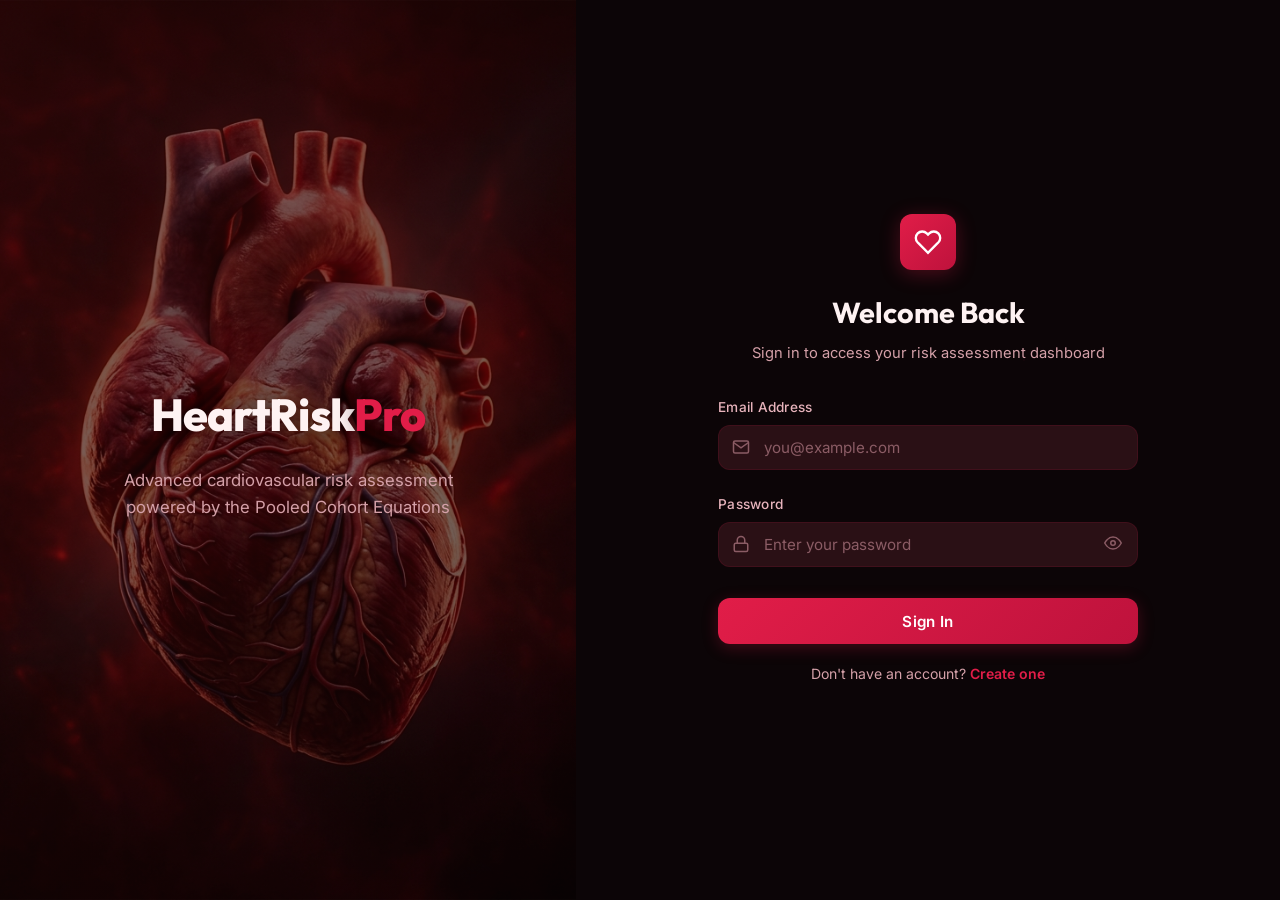
==== index.html @ a0cad728 "HeartRisk Pro - 10-Year ASCVD Risk Calculator with BMI" ====
<!DOCTYPE html>
<html lang="en">
<head>
    <meta charset="UTF-8">
    <meta name="viewport" content="width=device-width, initial-scale=1.0">
    <meta name="description" content="USA-specific 10-Year ASCVD Atherosclerotic Cardiovascular Disease Risk Calculator. Estimate your cardiovascular event probability using the Pooled Cohort Equations.">
    <meta name="keywords" content="ASCVD, cardiovascular risk, heart disease, risk calculator, pooled cohort equations">
    <title>HeartRisk Pro — 10-Year ASCVD Risk Calculator</title>
    <link rel="preconnect" href="https://fonts.googleapis.com">
    <link rel="preconnect" href="https://fonts.gstatic.com" crossorigin>
    <link href="https://fonts.googleapis.com/css2?family=Inter:wght@300;400;500;600;700;800;900&family=Outfit:wght@400;500;600;700;800&display=swap" rel="stylesheet">
    <link rel="stylesheet" href="style.css">
</head>
<body>
    <!-- ========== LOGIN PAGE ========== -->
    <section id="page-login" class="page active">
        <div class="auth-container">
            <div class="auth-image-panel">
                <img src="assets/heart_hero.png" alt="Anatomical heart illustration" class="auth-hero-img" id="login-hero-img">
                <div class="auth-image-overlay">
                    <h2 class="auth-brand">HeartRisk<span>Pro</span></h2>
                    <p class="auth-tagline">Advanced cardiovascular risk assessment powered by the Pooled Cohort Equations</p>
                </div>
            </div>
            <div class="auth-form-panel">
                <div class="auth-form-wrapper">
                    <div class="auth-header">
                        <div class="auth-icon pulse-icon">
                            <svg viewBox="0 0 24 24" fill="none" stroke="currentColor" stroke-width="2">
                                <path d="M20.84 4.61a5.5 5.5 0 0 0-7.78 0L12 5.67l-1.06-1.06a5.5 5.5 0 0 0-7.78 7.78l1.06 1.06L12 21.23l7.78-7.78 1.06-1.06a5.5 5.5 0 0 0 0-7.78z"/>
                            </svg>
                        </div>
                        <h1>Welcome Back</h1>
                        <p>Sign in to access your risk assessment dashboard</p>
                    </div>
                    <form id="login-form" class="auth-form" novalidate>
                        <div class="form-group">
                            <label for="login-email">Email Address</label>
                            <div class="input-wrapper">
                                <svg class="input-icon" viewBox="0 0 24 24" fill="none" stroke="currentColor" stroke-width="2"><path d="M4 4h16c1.1 0 2 .9 2 2v12c0 1.1-.9 2-2 2H4c-1.1 0-2-.9-2-2V6c0-1.1.9-2 2-2z"/><polyline points="22,6 12,13 2,6"/></svg>
                                <input type="email" id="login-email" placeholder="you@example.com" required autocomplete="email">
                            </div>
                            <span class="error-msg" id="login-email-error"></span>
                        </div>
                        <div class="form-group">
                            <label for="login-password">Password</label>
                            <div class="input-wrapper">
                                <svg class="input-icon" viewBox="0 0 24 24" fill="none" stroke="currentColor" stroke-width="2"><rect x="3" y="11" width="18" height="11" rx="2" ry="2"/><path d="M7 11V7a5 5 0 0 1 10 0v4"/></svg>
                                <input type="password" id="login-password" placeholder="Enter your password" required autocomplete="current-password">
                                <button type="button" class="toggle-password" aria-label="Toggle password visibility">
                                    <svg viewBox="0 0 24 24" fill="none" stroke="currentColor" stroke-width="2"><path d="M1 12s4-8 11-8 11 8 11 8-4 8-11 8-11-8-11-8z"/><circle cx="12" cy="12" r="3"/></svg>
                                </button>
                            </div>
                            <span class="error-msg" id="login-password-error"></span>
                        </div>
                        <button type="submit" class="btn-primary" id="login-submit-btn">
                            <span class="btn-text">Sign In</span>
                            <span class="btn-loader"></span>
                        </button>
                        <p class="auth-switch">Don't have an account? <a href="#" id="goto-signup">Create one</a></p>
                    </form>
                </div>
            </div>
        </div>
    </section>

    <!-- ========== SIGNUP PAGE ========== -->
    <section id="page-signup" class="page">
        <div class="auth-container">
            <div class="auth-image-panel">
                <img src="assets/heart_hero.png" alt="Anatomical heart illustration" class="auth-hero-img" id="signup-hero-img">
                <div class="auth-image-overlay">
                    <h2 class="auth-brand">HeartRisk<span>Pro</span></h2>
                    <p class="auth-tagline">Join thousands of healthcare professionals using evidence-based risk scoring</p>
                </div>
            </div>
            <div class="auth-form-panel">
                <div class="auth-form-wrapper">
                    <div class="auth-header">
                        <div class="auth-icon pulse-icon">
                            <svg viewBox="0 0 24 24" fill="none" stroke="currentColor" stroke-width="2">
                                <path d="M20.84 4.61a5.5 5.5 0 0 0-7.78 0L12 5.67l-1.06-1.06a5.5 5.5 0 0 0-7.78 7.78l1.06 1.06L12 21.23l7.78-7.78 1.06-1.06a5.5 5.5 0 0 0 0-7.78z"/>
                            </svg>
                        </div>
                        <h1>Create Account</h1>
                        <p>Start your cardiovascular risk assessment journey</p>
                    </div>
                    <form id="signup-form" class="auth-form" novalidate>
                        <div class="form-group">
                            <label for="signup-name">Full Name</label>
                            <div class="input-wrapper">
                                <svg class="input-icon" viewBox="0 0 24 24" fill="none" stroke="currentColor" stroke-width="2"><path d="M20 21v-2a4 4 0 0 0-4-4H8a4 4 0 0 0-4 4v2"/><circle cx="12" cy="7" r="4"/></svg>
                                <input type="text" id="signup-name" placeholder="Dr. Jane Smith" required autocomplete="name">
                            </div>
                            <span class="error-msg" id="signup-name-error"></span>
                        </div>
                        <div class="form-group">
                            <label for="signup-email">Email Address</label>
                            <div class="input-wrapper">
                                <svg class="input-icon" viewBox="0 0 24 24" fill="none" stroke="currentColor" stroke-width="2"><path d="M4 4h16c1.1 0 2 .9 2 2v12c0 1.1-.9 2-2 2H4c-1.1 0-2-.9-2-2V6c0-1.1.9-2 2-2z"/><polyline points="22,6 12,13 2,6"/></svg>
                                <input type="email" id="signup-email" placeholder="you@example.com" required autocomplete="email">
                            </div>
                            <span class="error-msg" id="signup-email-error"></span>
                        </div>
                        <div class="form-group">
                            <label for="signup-password">Password</label>
                            <div class="input-wrapper">
                                <svg class="input-icon" viewBox="0 0 24 24" fill="none" stroke="currentColor" stroke-width="2"><rect x="3" y="11" width="18" height="11" rx="2" ry="2"/><path d="M7 11V7a5 5 0 0 1 10 0v4"/></svg>
                                <input type="password" id="signup-password" placeholder="Min. 6 characters" required autocomplete="new-password">
                                <button type="button" class="toggle-password" aria-label="Toggle password visibility">
                                    <svg viewBox="0 0 24 24" fill="none" stroke="currentColor" stroke-width="2"><path d="M1 12s4-8 11-8 11 8 11 8-4 8-11 8-11-8-11-8z"/><circle cx="12" cy="12" r="3"/></svg>
                                </button>
                            </div>
                            <div class="password-strength" id="password-strength">
                                <div class="strength-bar"><div class="strength-fill" id="strength-fill"></div></div>
                                <span class="strength-text" id="strength-text"></span>
                            </div>
                            <span class="error-msg" id="signup-password-error"></span>
                        </div>
                        <div class="form-group">
                            <label for="signup-confirm">Confirm Password</label>
                            <div class="input-wrapper">
                                <svg class="input-icon" viewBox="0 0 24 24" fill="none" stroke="currentColor" stroke-width="2"><rect x="3" y="11" width="18" height="11" rx="2" ry="2"/><path d="M7 11V7a5 5 0 0 1 10 0v4"/></svg>
                                <input type="password" id="signup-confirm" placeholder="Re-enter password" required autocomplete="new-password">
                            </div>
                            <span class="error-msg" id="signup-confirm-error"></span>
                        </div>
                        <button type="submit" class="btn-primary" id="signup-submit-btn">
                            <span class="btn-text">Create Account</span>
                            <span class="btn-loader"></span>
                        </button>
                        <p class="auth-switch">Already have an account? <a href="#" id="goto-login">Sign in</a></p>
                    </form>
                </div>
            </div>
        </div>
    </section>

    <!-- ========== CALCULATOR PAGE ========== -->
    <section id="page-calculator" class="page">
        <nav class="top-nav">
            <div class="nav-brand">
                <div class="nav-icon pulse-icon-sm">
                    <svg viewBox="0 0 24 24" fill="none" stroke="currentColor" stroke-width="2">
                        <path d="M20.84 4.61a5.5 5.5 0 0 0-7.78 0L12 5.67l-1.06-1.06a5.5 5.5 0 0 0-7.78 7.78l1.06 1.06L12 21.23l7.78-7.78 1.06-1.06a5.5 5.5 0 0 0 0-7.78z"/>
                    </svg>
                </div>
                <span>HeartRisk<strong>Pro</strong></span>
            </div>
            <div class="nav-right">
                <span class="nav-user" id="nav-user-name"></span>
                <button class="btn-logout" id="logout-btn">
                    <svg viewBox="0 0 24 24" fill="none" stroke="currentColor" stroke-width="2"><path d="M9 21H5a2 2 0 0 1-2-2V5a2 2 0 0 1 2-2h4"/><polyline points="16 17 21 12 16 7"/><line x1="21" y1="12" x2="9" y2="12"/></svg>
                    Sign Out
                </button>
            </div>
        </nav>

        <main class="calc-main">
            <div class="calc-hero">
                <img src="assets/heart_hero.png" alt="Heart illustration" class="calc-hero-img" id="calc-hero-img">
                <div class="calc-hero-content">
                    <h1>10-Year ASCVD Risk Calculator</h1>
                    <p>Estimate the probability of a first atherosclerotic cardiovascular event using the ACC/AHA Pooled Cohort Equations</p>
                </div>
            </div>

            <div class="calc-body">
                <form id="calc-form" class="calc-form" novalidate>
                    <div class="form-section">
                        <h2 class="section-title">
                            <svg viewBox="0 0 24 24" fill="none" stroke="currentColor" stroke-width="2"><path d="M20 21v-2a4 4 0 0 0-4-4H8a4 4 0 0 0-4 4v2"/><circle cx="12" cy="7" r="4"/></svg>
                            Patient Demographics
                        </h2>
                        <div class="form-grid">
                            <div class="form-group">
                                <label for="calc-age">Age (years)</label>
                                <input type="number" id="calc-age" min="40" max="79" step="1" placeholder="40–79" required>
                                <span class="input-hint">Valid range: 40–79 years</span>
                                <span class="error-msg" id="calc-age-error"></span>
                            </div>
                            <div class="form-group">
                                <label>Biological Sex</label>
                                <div class="toggle-group" id="calc-sex-group">
                                    <button type="button" class="toggle-btn" data-value="male" id="toggle-male">
                                        <svg viewBox="0 0 24 24" fill="none" stroke="currentColor" stroke-width="2"><circle cx="10" cy="14" r="5"/><line x1="19" y1="5" x2="13.6" y2="10.4"/><polyline points="19 5 19 10"/><polyline points="14 5 19 5"/></svg>
                                        Male
                                    </button>
                                    <button type="button" class="toggle-btn" data-value="female" id="toggle-female">
                                        <svg viewBox="0 0 24 24" fill="none" stroke="currentColor" stroke-width="2"><circle cx="12" cy="8" r="5"/><line x1="12" y1="13" x2="12" y2="21"/><line x1="9" y1="18" x2="15" y2="18"/></svg>
                                        Female
                                    </button>
                                </div>
                                <span class="error-msg" id="calc-sex-error"></span>
                            </div>
                            <div class="form-group">
                                <label>Race / Demographic</label>
                                <div class="toggle-group" id="calc-race-group">
                                    <button type="button" class="toggle-btn" data-value="aa" id="toggle-aa">African American</button>
                                    <button type="button" class="toggle-btn" data-value="other" id="toggle-other-race">White</button>
                                </div>
                                <span class="error-msg" id="calc-race-error"></span>
                            </div>
                            <div class="form-group">
                                <label for="calc-height">Height (cm)</label>
                                <input type="number" id="calc-height" min="100" max="250" step="1" placeholder="e.g. 170">
                                <span class="input-hint">Range: 100–250 cm</span>
                                <span class="error-msg" id="calc-height-error"></span>
                            </div>
                            <div class="form-group">
                                <label for="calc-weight">Weight (kg)</label>
                                <input type="number" id="calc-weight" min="30" max="300" step="0.1" placeholder="e.g. 70">
                                <span class="input-hint">Range: 30–300 kg</span>
                                <span class="error-msg" id="calc-weight-error"></span>
                            </div>
                        </div>
                        <!-- BMI Live Result -->
                        <div id="bmi-result-card" class="bmi-result-card hidden">
                            <div class="bmi-result-inner">
                                <div class="bmi-info">
                                    <span class="bmi-title">Your BMI</span>
                                    <span class="bmi-number" id="bmi-value">—</span>
                                    <span class="bmi-category-label" id="bmi-label">—</span>
                                </div>
                                <div class="bmi-bar-wrapper">
                                    <div class="bmi-bar">
                                        <div class="bmi-bar-segment bmi-seg-underweight"></div>
                                        <div class="bmi-bar-segment bmi-seg-healthy"></div>
                                        <div class="bmi-bar-segment bmi-seg-overweight"></div>
                                        <div class="bmi-bar-segment bmi-seg-obese"></div>
                                        <div class="bmi-pointer" id="bmi-pointer"></div>
                                    </div>
                                    <div class="bmi-bar-labels">
                                        <span>&lt;18.5</span>
                                        <span>18.5–24.9</span>
                                        <span>25–29.9</span>
                                        <span>≥30</span>
                                    </div>
                                </div>
                            </div>
                        </div>
                    </div>

                    <div class="form-section">
                        <h2 class="section-title">
                            <svg viewBox="0 0 24 24" fill="none" stroke="currentColor" stroke-width="2"><path d="M22 12h-4l-3 9L9 3l-3 9H2"/></svg>
                            Clinical Measurements
                        </h2>
                        <div class="form-grid">
                            <div class="form-group">
                                <label for="calc-total-chol">Total Cholesterol (mmol/L)</label>
                                <input type="number" id="calc-total-chol" step="0.01" min="1" max="15" placeholder="e.g. 5.2" required>
                                <span class="input-hint">Typical range: 3.0–8.0 mmol/L</span>
                                <span class="error-msg" id="calc-total-chol-error"></span>
                            </div>
                            <div class="form-group">
                                <label for="calc-hdl">HDL Cholesterol (mmol/L)</label>
                                <input type="number" id="calc-hdl" step="0.01" min="0.3" max="5" placeholder="e.g. 1.3" required>
                                <span class="input-hint">Typical range: 0.5–3.0 mmol/L</span>
                                <span class="error-msg" id="calc-hdl-error"></span>
                            </div>
                            <div class="form-group">
                                <label for="calc-sbp">Systolic Blood Pressure (mmHg)</label>
                                <input type="number" id="calc-sbp" step="1" min="90" max="200" placeholder="e.g. 120" required>
                                <span class="input-hint">Valid range: 90–200 mmHg</span>
                                <span class="error-msg" id="calc-sbp-error"></span>
                            </div>
                        </div>
                    </div>

                    <div class="form-section">
                        <h2 class="section-title">
                            <svg viewBox="0 0 24 24" fill="none" stroke="currentColor" stroke-width="2"><path d="M9 11l3 3L22 4"/><path d="M21 12v7a2 2 0 0 1-2 2H5a2 2 0 0 1-2-2V5a2 2 0 0 1 2-2h11"/></svg>
                            Medical History
                        </h2>
                        <div class="form-grid toggles-grid">
                            <div class="form-group">
                                <label>On BP Medication?</label>
                                <div class="toggle-group" id="calc-bpmed-group">
                                    <button type="button" class="toggle-btn" data-value="yes" id="toggle-bpmed-yes">Yes</button>
                                    <button type="button" class="toggle-btn selected" data-value="no" id="toggle-bpmed-no">No</button>
                                </div>
                            </div>
                            <div class="form-group">
                                <label>Diabetes?</label>
                                <div class="toggle-group" id="calc-diabetes-group">
                                    <button type="button" class="toggle-btn" data-value="yes" id="toggle-diabetes-yes">Yes</button>
                                    <button type="button" class="toggle-btn selected" data-value="no" id="toggle-diabetes-no">No</button>
                                </div>
                            </div>
                            <div class="form-group">
                                <label>Current Smoker?</label>
                                <div class="toggle-group" id="calc-smoker-group">
                                    <button type="button" class="toggle-btn" data-value="yes" id="toggle-smoker-yes">Yes</button>
                                    <button type="button" class="toggle-btn selected" data-value="no" id="toggle-smoker-no">No</button>
                                </div>
                            </div>
                        </div>
                    </div>

                    <div class="form-actions">
                        <button type="reset" class="btn-secondary" id="calc-reset-btn">
                            <svg viewBox="0 0 24 24" fill="none" stroke="currentColor" stroke-width="2"><polyline points="1 4 1 10 7 10"/><path d="M3.51 15a9 9 0 1 0 2.13-9.36L1 10"/></svg>
                            Reset
                        </button>
                        <button type="submit" class="btn-primary btn-calculate" id="calc-submit-btn">
                            <svg viewBox="0 0 24 24" fill="none" stroke="currentColor" stroke-width="2"><path d="M22 12h-4l-3 9L9 3l-3 9H2"/></svg>
                            <span class="btn-text">Calculate Risk</span>
                            <span class="btn-loader"></span>
                        </button>
                    </div>
                </form>

                <!-- Result Card -->
                <div id="result-card" class="result-card hidden">
                    <div class="result-header">
                        <h2>Your 10-Year ASCVD Risk</h2>
                        <button type="button" class="result-close" id="result-close" aria-label="Close results">
                            <svg viewBox="0 0 24 24" fill="none" stroke="currentColor" stroke-width="2"><line x1="18" y1="6" x2="6" y2="18"/><line x1="6" y1="6" x2="18" y2="18"/></svg>
                        </button>
                    </div>
                    <div class="result-body">
                        <div class="result-gauge-container">
                            <svg class="result-gauge" viewBox="0 0 200 120" id="result-gauge">
                                <defs>
                                    <linearGradient id="gauge-gradient" x1="0%" y1="0%" x2="100%" y2="0%">
                                        <stop offset="0%" style="stop-color:#22c55e"/>
                                        <stop offset="25%" style="stop-color:#eab308"/>
                                        <stop offset="50%" style="stop-color:#f97316"/>
                                        <stop offset="100%" style="stop-color:#ef4444"/>
                                    </linearGradient>
                                </defs>
                                <path d="M 20 100 A 80 80 0 0 1 180 100" fill="none" stroke="rgba(255,255,255,0.1)" stroke-width="12" stroke-linecap="round"/>
                                <path d="M 20 100 A 80 80 0 0 1 180 100" fill="none" stroke="url(#gauge-gradient)" stroke-width="12" stroke-linecap="round" id="gauge-arc"/>
                                <circle cx="100" cy="100" r="4" fill="currentColor" id="gauge-needle-pivot"/>
                                <line x1="100" y1="100" x2="30" y2="100" stroke="currentColor" stroke-width="2.5" stroke-linecap="round" id="gauge-needle" transform="rotate(0, 100, 100)"/>
                            </svg>
                        </div>
                        <div class="result-percentage" id="result-percentage">0.0%</div>
                        <div class="result-category" id="result-category">—</div>
                        <p class="result-explanation" id="result-explanation"></p>
                        <div class="result-breakdown" id="result-breakdown"></div>
                    </div>
                </div>
            </div>
        </main>

        <footer class="calc-footer">
            <p>Based on the 2013 ACC/AHA Pooled Cohort Equations for primary prevention. For clinical use only.</p>
        </footer>
    </section>

    <script src="app.js"></script>
</body>
</html>
---- style.css ----
/* ============================================
   HeartRisk Pro — Global Design System
   Theme: Deep crimson / medical red
   ============================================ */

:root {
    /* Primary palette — reddish tones */
    --red-50: #fef2f2;
    --red-100: #fee2e2;
    --red-200: #fecaca;
    --red-300: #fca5a5;
    --red-400: #f87171;
    --red-500: #ef4444;
    --red-600: #dc2626;
    --red-700: #b91c1c;
    --red-800: #991b1b;
    --red-900: #7f1d1d;
    --red-950: #450a0a;

    /* Accent */
    --accent-crimson: #be123c;
    --accent-rose: #e11d48;
    --accent-pink: #ec4899;
    --accent-warm: #f97316;

    /* Risk colors */
    --risk-low: #22c55e;
    --risk-borderline: #eab308;
    --risk-intermediate: #f97316;
    --risk-high: #ef4444;

    /* Neutrals */
    --bg-dark: #0c0507;
    --bg-card: #1a0a0e;
    --bg-elevated: #2a1015;
    --bg-glass: rgba(40, 12, 18, 0.65);
    --bg-glass-border: rgba(190, 18, 60, 0.2);

    --text-primary: #fef2f2;
    --text-secondary: #d4a0a8;
    --text-muted: #8b5c65;
    --text-label: #e8b4bc;

    --border-subtle: rgba(190, 18, 60, 0.15);
    --border-focus: rgba(225, 29, 72, 0.6);

    /* Shadows */
    --shadow-sm: 0 1px 2px rgba(0,0,0,0.4);
    --shadow-md: 0 4px 12px rgba(0,0,0,0.4);
    --shadow-lg: 0 8px 32px rgba(0,0,0,0.5);
    --shadow-glow: 0 0 40px rgba(190, 18, 60, 0.15);
    --shadow-glow-strong: 0 0 60px rgba(190, 18, 60, 0.3);

    /* Typography */
    --font-sans: 'Inter', -apple-system, BlinkMacSystemFont, sans-serif;
    --font-display: 'Outfit', 'Inter', sans-serif;

    /* Transitions */
    --ease-out: cubic-bezier(0.25, 0.46, 0.45, 0.94);
    --ease-bounce: cubic-bezier(0.34, 1.56, 0.64, 1);

    /* Radius */
    --radius-sm: 8px;
    --radius-md: 12px;
    --radius-lg: 16px;
    --radius-xl: 24px;
    --radius-full: 9999px;
}

/* =================== RESET =================== */
*, *::before, *::after {
    margin: 0;
    padding: 0;
    box-sizing: border-box;
}

html {
    font-size: 16px;
    scroll-behavior: smooth;
    -webkit-font-smoothing: antialiased;
    -moz-osx-font-smoothing: grayscale;
}

body {
    font-family: var(--font-sans);
    background: var(--bg-dark);
    color: var(--text-primary);
    min-height: 100vh;
    overflow-x: hidden;
    line-height: 1.6;
}

/* Background ambient glow */
body::before {
    content: '';
    position: fixed;
    top: -50%;
    left: -50%;
    width: 200%;
    height: 200%;
    background: radial-gradient(circle at 30% 20%, rgba(190,18,60,0.08) 0%, transparent 50%),
                radial-gradient(circle at 70% 80%, rgba(139,92,101,0.06) 0%, transparent 50%);
    pointer-events: none;
    z-index: 0;
}

a { color: var(--accent-rose); text-decoration: none; transition: color 0.2s; }
a:hover { color: var(--red-400); }

button { cursor: pointer; font-family: inherit; }
input { font-family: inherit; }

/* =================== PAGES =================== */
.page {
    display: none;
    min-height: 100vh;
    position: relative;
    z-index: 1;
}
.page.active { display: block; }

/* Page transition animation */
.page.fade-in {
    animation: pageFadeIn 0.5s var(--ease-out) forwards;
}
@keyframes pageFadeIn {
    from { opacity: 0; transform: translateY(16px); }
    to { opacity: 1; transform: translateY(0); }
}

/* =================== AUTH PAGES =================== */
.auth-container {
    display: flex;
    min-height: 100vh;
}

.auth-image-panel {
    position: relative;
    width: 45%;
    min-height: 100vh;
    overflow: hidden;
    display: flex;
    align-items: center;
    justify-content: center;
    background: linear-gradient(135deg, var(--red-950), var(--bg-dark));
}

.auth-hero-img {
    position: absolute;
    inset: 0;
    width: 100%;
    height: 100%;
    object-fit: cover;
    opacity: 0.55;
    filter: brightness(0.7) saturate(1.2);
    transition: transform 12s ease;
}
.auth-image-panel:hover .auth-hero-img {
    transform: scale(1.05);
}

.auth-image-overlay {
    position: relative;
    z-index: 2;
    text-align: center;
    padding: 3rem;
}

.auth-brand {
    font-family: var(--font-display);
    font-size: 2.8rem;
    font-weight: 800;
    color: var(--text-primary);
    letter-spacing: -0.02em;
    text-shadow: 0 2px 20px rgba(0,0,0,0.5);
}
.auth-brand span {
    color: var(--accent-rose);
}

.auth-tagline {
    margin-top: 1rem;
    color: var(--text-secondary);
    font-size: 1.05rem;
    max-width: 340px;
    margin-left: auto;
    margin-right: auto;
    line-height: 1.6;
}

.auth-form-panel {
    flex: 1;
    display: flex;
    align-items: center;
    justify-content: center;
    padding: 2rem;
    background: var(--bg-dark);
}

.auth-form-wrapper {
    width: 100%;
    max-width: 420px;
}

.auth-header {
    text-align: center;
    margin-bottom: 2rem;
}

.auth-icon {
    width: 56px;
    height: 56px;
    margin: 0 auto 1.2rem;
    background: linear-gradient(135deg, var(--accent-rose), var(--accent-crimson));
    border-radius: var(--radius-md);
    display: flex;
    align-items: center;
    justify-content: center;
    color: white;
    box-shadow: 0 4px 20px rgba(225,29,72,0.3);
}
.auth-icon svg { width: 28px; height: 28px; }

.auth-header h1 {
    font-family: var(--font-display);
    font-size: 1.8rem;
    font-weight: 700;
    margin-bottom: 0.4rem;
}
.auth-header p {
    color: var(--text-secondary);
    font-size: 0.92rem;
}

/* =================== PULSE ANIMATION =================== */
.pulse-icon {
    animation: pulseGlow 2s ease-in-out infinite;
}
@keyframes pulseGlow {
    0%, 100% { box-shadow: 0 4px 20px rgba(225,29,72,0.3); }
    50% { box-shadow: 0 4px 30px rgba(225,29,72,0.5), 0 0 60px rgba(225,29,72,0.15); }
}

.pulse-icon-sm {
    animation: pulseGlowSm 2s ease-in-out infinite;
}
@keyframes pulseGlowSm {
    0%, 100% { filter: drop-shadow(0 0 4px rgba(225,29,72,0.4)); }
    50% { filter: drop-shadow(0 0 10px rgba(225,29,72,0.7)); }
}

/* =================== FORMS =================== */
.auth-form {
    display: flex;
    flex-direction: column;
    gap: 1.2rem;
}

.form-group {
    display: flex;
    flex-direction: column;
    gap: 0.35rem;
}
.form-group label {
    font-size: 0.85rem;
    font-weight: 500;
    color: var(--text-label);
    letter-spacing: 0.02em;
}

.input-wrapper {
    position: relative;
    display: flex;
    align-items: center;
}

.input-icon {
    position: absolute;
    left: 14px;
    width: 18px;
    height: 18px;
    color: var(--text-muted);
    pointer-events: none;
    transition: color 0.2s;
}

.input-wrapper input {
    width: 100%;
    padding: 0.75rem 1rem 0.75rem 2.8rem;
    background: var(--bg-elevated);
    border: 1.5px solid var(--border-subtle);
    border-radius: var(--radius-md);
    color: var(--text-primary);
    font-size: 0.95rem;
    transition: all 0.25s var(--ease-out);
    outline: none;
}
.input-wrapper input::placeholder { color: var(--text-muted); }
.input-wrapper input:focus {
    border-color: var(--border-focus);
    box-shadow: 0 0 0 3px rgba(225,29,72,0.15), var(--shadow-glow);
}
.input-wrapper input:focus ~ .input-icon,
.input-wrapper input:focus + .input-icon {
    color: var(--accent-rose);
}

.toggle-password {
    position: absolute;
    right: 12px;
    background: none;
    border: none;
    color: var(--text-muted);
    padding: 4px;
    transition: color 0.2s;
}
.toggle-password svg { width: 18px; height: 18px; }
.toggle-password:hover { color: var(--text-primary); }

.input-hint {
    font-size: 0.75rem;
    color: var(--text-muted);
    padding-left: 2px;
}

.error-msg {
    font-size: 0.78rem;
    color: var(--red-400);
    min-height: 0;
    transition: all 0.2s;
}
.error-msg.visible {
    min-height: 1.2em;
}

/* Password strength meter */
.password-strength {
    display: flex;
    align-items: center;
    gap: 0.6rem;
    padding-top: 2px;
}
.strength-bar {
    flex: 1;
    height: 4px;
    background: var(--bg-elevated);
    border-radius: var(--radius-full);
    overflow: hidden;
}
.strength-fill {
    height: 100%;
    width: 0%;
    border-radius: var(--radius-full);
    transition: width 0.3s, background 0.3s;
}
.strength-text {
    font-size: 0.72rem;
    font-weight: 500;
    color: var(--text-muted);
    min-width: 48px;
}

/* =================== BUTTONS =================== */
.btn-primary {
    display: flex;
    align-items: center;
    justify-content: center;
    gap: 0.5rem;
    padding: 0.85rem 1.6rem;
    background: linear-gradient(135deg, var(--accent-rose), var(--accent-crimson));
    color: white;
    border: none;
    border-radius: var(--radius-md);
    font-size: 0.95rem;
    font-weight: 600;
    letter-spacing: 0.02em;
    transition: all 0.3s var(--ease-out);
    box-shadow: 0 4px 16px rgba(225,29,72,0.25);
    position: relative;
    overflow: hidden;
    margin-top: 0.4rem;
}
.btn-primary::before {
    content: '';
    position: absolute;
    inset: 0;
    background: linear-gradient(135deg, rgba(255,255,255,0.1), transparent);
    opacity: 0;
    transition: opacity 0.3s;
}
.btn-primary:hover {
    transform: translateY(-1px);
    box-shadow: 0 6px 24px rgba(225,29,72,0.35);
}
.btn-primary:hover::before { opacity: 1; }
.btn-primary:active { transform: translateY(0); }

.btn-primary.loading .btn-text { opacity: 0; }
.btn-primary.loading .btn-loader { display: block; }

.btn-loader {
    display: none;
    width: 20px;
    height: 20px;
    border: 2.5px solid rgba(255,255,255,0.3);
    border-top-color: white;
    border-radius: 50%;
    animation: spin 0.7s linear infinite;
    position: absolute;
}
@keyframes spin { to { transform: rotate(360deg); } }

.btn-secondary {
    display: flex;
    align-items: center;
    justify-content: center;
    gap: 0.5rem;
    padding: 0.75rem 1.4rem;
    background: var(--bg-elevated);
    color: var(--text-secondary);
    border: 1.5px solid var(--border-subtle);
    border-radius: var(--radius-md);
    font-size: 0.9rem;
    font-weight: 500;
    transition: all 0.25s;
}
.btn-secondary svg { width: 16px; height: 16px; }
.btn-secondary:hover {
    background: var(--bg-glass);
    border-color: var(--border-focus);
    color: var(--text-primary);
}

.auth-switch {
    text-align: center;
    font-size: 0.88rem;
    color: var(--text-secondary);
}
.auth-switch a { font-weight: 600; }

/* =================== TOGGLE BUTTONS =================== */
.toggle-group {
    display: flex;
    gap: 0.5rem;
}
.toggle-btn {
    flex: 1;
    display: flex;
    align-items: center;
    justify-content: center;
    gap: 0.4rem;
    padding: 0.65rem 1rem;
    background: var(--bg-elevated);
    border: 1.5px solid var(--border-subtle);
    border-radius: var(--radius-md);
    color: var(--text-secondary);
    font-size: 0.88rem;
    font-weight: 500;
    transition: all 0.25s var(--ease-out);
}
.toggle-btn svg { width: 16px; height: 16px; }
.toggle-btn:hover {
    border-color: rgba(225,29,72,0.35);
    color: var(--text-primary);
}
.toggle-btn.selected {
    background: linear-gradient(135deg, rgba(225,29,72,0.2), rgba(190,18,60,0.15));
    border-color: var(--accent-rose);
    color: var(--text-primary);
    box-shadow: 0 0 12px rgba(225,29,72,0.15);
}

/* =================== TOP NAV =================== */
.top-nav {
    display: flex;
    align-items: center;
    justify-content: space-between;
    padding: 0.8rem 2rem;
    background: rgba(12,5,7,0.85);
    backdrop-filter: blur(16px);
    border-bottom: 1px solid var(--border-subtle);
    position: sticky;
    top: 0;
    z-index: 100;
}

.nav-brand {
    display: flex;
    align-items: center;
    gap: 0.6rem;
    font-family: var(--font-display);
    font-size: 1.15rem;
    color: var(--text-primary);
}
.nav-icon {
    width: 32px;
    height: 32px;
    display: flex;
    align-items: center;
    justify-content: center;
    color: var(--accent-rose);
}
.nav-icon svg { width: 22px; height: 22px; }
.nav-brand strong { color: var(--accent-rose); }

.nav-right {
    display: flex;
    align-items: center;
    gap: 1rem;
}
.nav-user {
    font-size: 0.88rem;
    color: var(--text-secondary);
    font-weight: 500;
}

.btn-logout {
    display: flex;
    align-items: center;
    gap: 0.4rem;
    padding: 0.5rem 1rem;
    background: transparent;
    border: 1.5px solid var(--border-subtle);
    border-radius: var(--radius-sm);
    color: var(--text-secondary);
    font-size: 0.82rem;
    font-weight: 500;
    transition: all 0.25s;
}
.btn-logout svg { width: 16px; height: 16px; }
.btn-logout:hover {
    border-color: var(--red-400);
    color: var(--red-400);
    background: rgba(239,68,68,0.08);
}

/* =================== CALC HERO =================== */
.calc-hero {
    position: relative;
    height: 260px;
    overflow: hidden;
    display: flex;
    align-items: center;
    justify-content: center;
}
.calc-hero-img {
    position: absolute;
    inset: 0;
    width: 100%;
    height: 100%;
    object-fit: cover;
    opacity: 0.3;
    filter: brightness(0.5) saturate(1.3);
}
.calc-hero::after {
    content: '';
    position: absolute;
    inset: 0;
    background: linear-gradient(to bottom, transparent 40%, var(--bg-dark) 100%);
}
.calc-hero-content {
    position: relative;
    z-index: 2;
    text-align: center;
    padding: 2rem;
}
.calc-hero-content h1 {
    font-family: var(--font-display);
    font-size: 2.2rem;
    font-weight: 800;
    letter-spacing: -0.02em;
    background: linear-gradient(135deg, var(--text-primary), var(--red-300));
    -webkit-background-clip: text;
    -webkit-text-fill-color: transparent;
    background-clip: text;
    margin-bottom: 0.6rem;
}
.calc-hero-content p {
    color: var(--text-secondary);
    font-size: 1rem;
    max-width: 520px;
    margin: 0 auto;
}

/* =================== CALC FORM =================== */
.calc-body {
    max-width: 780px;
    margin: -40px auto 2rem;
    padding: 0 1.5rem;
    position: relative;
    z-index: 3;
}

.calc-form {
    background: var(--bg-glass);
    backdrop-filter: blur(20px);
    border: 1px solid var(--bg-glass-border);
    border-radius: var(--radius-xl);
    padding: 2.5rem;
    box-shadow: var(--shadow-lg), var(--shadow-glow);
}

.form-section {
    margin-bottom: 2rem;
}
.form-section:last-of-type { margin-bottom: 0; }

.section-title {
    display: flex;
    align-items: center;
    gap: 0.6rem;
    font-family: var(--font-display);
    font-size: 1.1rem;
    font-weight: 600;
    color: var(--text-primary);
    margin-bottom: 1.2rem;
    padding-bottom: 0.8rem;
    border-bottom: 1px solid var(--border-subtle);
}
.section-title svg {
    width: 20px;
    height: 20px;
    color: var(--accent-rose);
}

.form-grid {
    display: grid;
    grid-template-columns: repeat(auto-fit, minmax(200px, 1fr));
    gap: 1.2rem;
}

.toggles-grid {
    grid-template-columns: repeat(3, 1fr);
}

/* Calculator-specific inputs (no icon prefix) */
.calc-form .form-group > input {
    width: 100%;
    padding: 0.75rem 1rem;
    background: var(--bg-elevated);
    border: 1.5px solid var(--border-subtle);
    border-radius: var(--radius-md);
    color: var(--text-primary);
    font-size: 0.95rem;
    transition: all 0.25s var(--ease-out);
    outline: none;
}
.calc-form .form-group > input::placeholder { color: var(--text-muted); }
.calc-form .form-group > input:focus {
    border-color: var(--border-focus);
    box-shadow: 0 0 0 3px rgba(225,29,72,0.15);
}

.form-actions {
    display: flex;
    gap: 1rem;
    margin-top: 2rem;
    justify-content: flex-end;
}

.btn-calculate {
    min-width: 200px;
}
.btn-calculate svg {
    width: 18px;
    height: 18px;
}

/* =================== RESULT CARD =================== */
.result-card {
    margin-top: 2rem;
    background: var(--bg-glass);
    backdrop-filter: blur(20px);
    border: 1px solid var(--bg-glass-border);
    border-radius: var(--radius-xl);
    overflow: hidden;
    box-shadow: var(--shadow-lg), var(--shadow-glow-strong);
    animation: resultSlideIn 0.6s var(--ease-bounce) forwards;
}
.result-card.hidden {
    display: none;
}

@keyframes resultSlideIn {
    from { opacity: 0; transform: translateY(30px) scale(0.97); }
    to { opacity: 1; transform: translateY(0) scale(1); }
}

.result-header {
    display: flex;
    align-items: center;
    justify-content: space-between;
    padding: 1.2rem 2rem;
    border-bottom: 1px solid var(--border-subtle);
}
.result-header h2 {
    font-family: var(--font-display);
    font-size: 1.2rem;
    font-weight: 600;
}

.result-close {
    background: none;
    border: none;
    color: var(--text-muted);
    padding: 4px;
    border-radius: var(--radius-sm);
    transition: all 0.2s;
}
.result-close svg { width: 20px; height: 20px; }
.result-close:hover {
    color: var(--text-primary);
    background: rgba(255,255,255,0.05);
}

.result-body {
    padding: 2rem;
    text-align: center;
}

.result-gauge-container {
    width: 220px;
    margin: 0 auto 1rem;
}
.result-gauge {
    width: 100%;
    height: auto;
    color: var(--text-primary);
}

.result-percentage {
    font-family: var(--font-display);
    font-size: 3.6rem;
    font-weight: 800;
    letter-spacing: -0.03em;
    line-height: 1;
    margin-bottom: 0.5rem;
    transition: color 0.3s;
}

.result-category {
    display: inline-block;
    padding: 0.4rem 1.2rem;
    border-radius: var(--radius-full);
    font-size: 0.88rem;
    font-weight: 600;
    letter-spacing: 0.04em;
    text-transform: uppercase;
    margin-bottom: 1.2rem;
}
.result-category.low {
    background: rgba(34,197,94,0.15);
    color: var(--risk-low);
    border: 1px solid rgba(34,197,94,0.3);
}
.result-category.borderline {
    background: rgba(234,179,8,0.15);
    color: var(--risk-borderline);
    border: 1px solid rgba(234,179,8,0.3);
}
.result-category.intermediate {
    background: rgba(249,115,22,0.15);
    color: var(--risk-intermediate);
    border: 1px solid rgba(249,115,22,0.3);
}
.result-category.high {
    background: rgba(239,68,68,0.15);
    color: var(--risk-high);
    border: 1px solid rgba(239,68,68,0.3);
}

.result-explanation {
    color: var(--text-secondary);
    font-size: 0.92rem;
    max-width: 480px;
    margin: 0 auto 1.5rem;
    line-height: 1.65;
}

.result-breakdown {
    display: grid;
    grid-template-columns: repeat(auto-fit, minmax(140px, 1fr));
    gap: 0.8rem;
    margin-top: 0.5rem;
}

.breakdown-item {
    background: var(--bg-elevated);
    border: 1px solid var(--border-subtle);
    border-radius: var(--radius-md);
    padding: 0.8rem;
    text-align: center;
}
.breakdown-label {
    font-size: 0.72rem;
    color: var(--text-muted);
    text-transform: uppercase;
    letter-spacing: 0.06em;
    margin-bottom: 0.3rem;
}
.breakdown-value {
    font-family: var(--font-display);
    font-size: 1rem;
    font-weight: 600;
    color: var(--text-primary);
}
/* =================== BMI RESULT CARD =================== */
.bmi-result-card {
    margin-top: 1.2rem;
    background: var(--bg-elevated);
    border: 1px solid var(--border-subtle);
    border-radius: var(--radius-lg);
    padding: 1.2rem 1.5rem;
    animation: resultSlideIn 0.4s var(--ease-bounce) forwards;
}
.bmi-result-card.hidden {
    display: none;
}

.bmi-result-inner {
    display: flex;
    align-items: center;
    gap: 1.5rem;
}

.bmi-info {
    display: flex;
    flex-direction: column;
    align-items: center;
    min-width: 100px;
}

.bmi-title {
    font-size: 0.72rem;
    text-transform: uppercase;
    letter-spacing: 0.06em;
    color: var(--text-muted);
    margin-bottom: 0.2rem;
}

.bmi-number {
    font-family: var(--font-display);
    font-size: 2rem;
    font-weight: 800;
    line-height: 1.1;
    transition: color 0.3s;
}

.bmi-category-label {
    font-size: 0.75rem;
    font-weight: 600;
    padding: 0.2rem 0.7rem;
    border-radius: var(--radius-full);
    margin-top: 0.3rem;
    text-transform: uppercase;
    letter-spacing: 0.04em;
}
.bmi-category-label.bmi-underweight {
    background: rgba(59,130,246,0.15);
    color: #3b82f6;
    border: 1px solid rgba(59,130,246,0.3);
}
.bmi-category-label.bmi-healthy {
    background: rgba(34,197,94,0.15);
    color: #22c55e;
    border: 1px solid rgba(34,197,94,0.3);
}
.bmi-category-label.bmi-overweight {
    background: rgba(249,115,22,0.15);
    color: #f97316;
    border: 1px solid rgba(249,115,22,0.3);
}
.bmi-category-label.bmi-obese {
    background: rgba(239,68,68,0.15);
    color: #ef4444;
    border: 1px solid rgba(239,68,68,0.3);
}

.bmi-bar-wrapper {
    flex: 1;
}

.bmi-bar {
    display: flex;
    height: 10px;
    border-radius: var(--radius-full);
    overflow: visible;
    position: relative;
}

.bmi-bar-segment {
    height: 100%;
    border-radius: 0;
}
.bmi-bar-segment:first-child { border-radius: 5px 0 0 5px; }
.bmi-bar-segment:last-of-type { border-radius: 0 5px 5px 0; }

.bmi-seg-underweight {
    width: 24.3%;
    background: linear-gradient(90deg, #3b82f6, #60a5fa);
}
.bmi-seg-healthy {
    width: 18.6%;
    background: linear-gradient(90deg, #22c55e, #4ade80);
}
.bmi-seg-overweight {
    width: 14.3%;
    background: linear-gradient(90deg, #f97316, #fb923c);
}
.bmi-seg-obese {
    flex: 1;
    background: linear-gradient(90deg, #ef4444, #f87171);
}

.bmi-pointer {
    position: absolute;
    top: -6px;
    width: 3px;
    height: 22px;
    background: var(--text-primary);
    border-radius: 2px;
    transition: left 0.5s var(--ease-bounce);
    box-shadow: 0 0 8px rgba(255,255,255,0.4);
    transform: translateX(-50%);
}

.bmi-bar-labels {
    display: flex;
    justify-content: space-between;
    margin-top: 0.4rem;
    font-size: 0.65rem;
    color: var(--text-muted);
}

@media (max-width: 600px) {
    .bmi-result-inner {
        flex-direction: column;
        text-align: center;
    }
}

/* =================== FOOTER =================== */
.calc-footer {
    text-align: center;
    padding: 1.5rem 2rem;
    border-top: 1px solid var(--border-subtle);
    color: var(--text-muted);
    font-size: 0.78rem;
}

/* =================== RESPONSIVE =================== */
@media (max-width: 900px) {
    .auth-container { flex-direction: column; }
    .auth-image-panel {
        width: 100%;
        min-height: 240px;
        max-height: 300px;
    }
    .auth-brand { font-size: 2rem; }
    .auth-tagline { font-size: 0.9rem; }

    .toggles-grid {
        grid-template-columns: 1fr;
    }
}

@media (max-width: 600px) {
    .calc-form { padding: 1.5rem; }
    .calc-hero { height: 200px; }
    .calc-hero-content h1 { font-size: 1.6rem; }
    .result-percentage { font-size: 2.8rem; }
    .form-grid { grid-template-columns: 1fr; }
    .form-actions { flex-direction: column; }
    .top-nav { padding: 0.6rem 1rem; }
    .nav-user { display: none; }
    .auth-form-panel { padding: 1.5rem; }
}

/* =================== TOAST =================== */
.toast {
    position: fixed;
    bottom: 2rem;
    left: 50%;
    transform: translateX(-50%) translateY(100px);
    padding: 0.8rem 1.5rem;
    background: var(--bg-elevated);
    border: 1px solid var(--border-subtle);
    border-radius: var(--radius-md);
    color: var(--text-primary);
    font-size: 0.88rem;
    font-weight: 500;
    box-shadow: var(--shadow-lg);
    z-index: 1000;
    opacity: 0;
    transition: all 0.4s var(--ease-bounce);
    pointer-events: none;
}
.toast.show {
    opacity: 1;
    transform: translateX(-50%) translateY(0);
}
.toast.error {
    border-color: var(--red-400);
    background: rgba(127,29,29,0.85);
}
.toast.success {
    border-color: var(--risk-low);
    background: rgba(5,46,22,0.85);
}

/* =================== MISC ANIMATIONS =================== */
@keyframes heartbeat {
    0%, 100% { transform: scale(1); }
    14% { transform: scale(1.15); }
    28% { transform: scale(1); }
    42% { transform: scale(1.08); }
    56% { transform: scale(1); }
}

/* Gauge SVG */
#gauge-needle {
    transition: transform 1.2s cubic-bezier(0.34, 1.56, 0.64, 1);
    transform-origin: 100px 100px;
}

/* Number count animation class */
.counting {
    animation: countPulse 0.1s ease-in-out;
}
@keyframes countPulse {
    0% { transform: scale(1.02); }
    100% { transform: scale(1); }
}

/* Floating particles ambient effect */
.page.active::after {
    content: '';
    position: fixed;
    top: 0;
    left: 0;
    right: 0;
    bottom: 0;
    background-image: 
        radial-gradient(1px 1px at 20% 30%, rgba(190,18,60,0.15), transparent),
        radial-gradient(1px 1px at 40% 70%, rgba(190,18,60,0.1), transparent),
        radial-gradient(1px 1px at 80% 40%, rgba(190,18,60,0.12), transparent);
    pointer-events: none;
    z-index: 0;
}
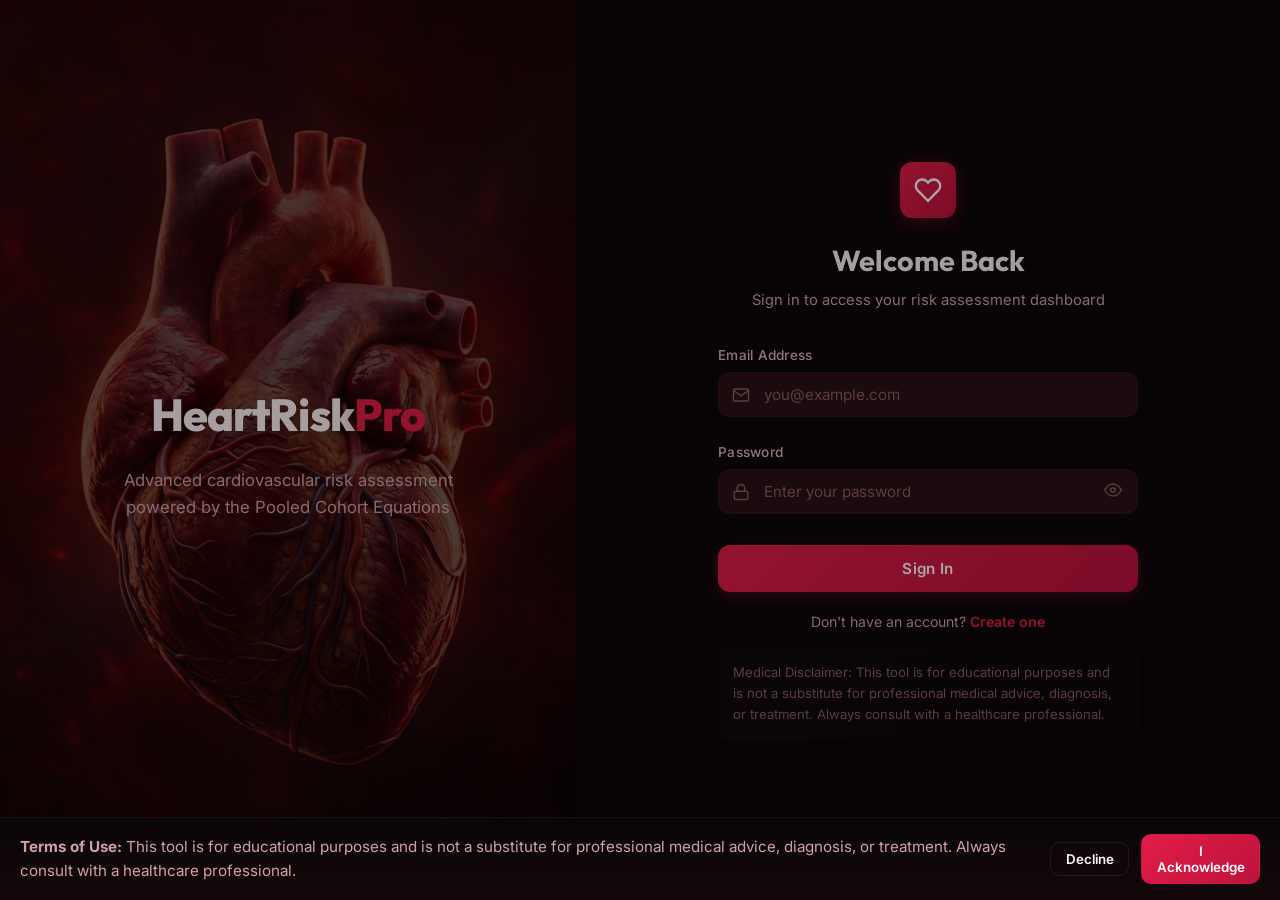
==== commit e4285c49: "Initialize HeartRiskPro with traditional ASCVD calculator and AI echocardiography module" ====
--- a/index.html
+++ b/index.html
@@ -16,7 +16,7 @@
     <section id="page-login" class="page active">
         <div class="auth-container">
             <div class="auth-image-panel">
-                <img src="assets/heart_hero.png" alt="Anatomical heart illustration" class="auth-hero-img" id="login-hero-img">
+                <img src="heart_hero.png" alt="Anatomical heart illustration" class="auth-hero-img" id="login-hero-img">
                 <div class="auth-image-overlay">
                     <h2 class="auth-brand">HeartRisk<span>Pro</span></h2>
                     <p class="auth-tagline">Advanced cardiovascular risk assessment powered by the Pooled Cohort Equations</p>
@@ -59,6 +59,7 @@
                         </button>
                         <p class="auth-switch">Don't have an account? <a href="#" id="goto-signup">Create one</a></p>
                     </form>
+                    <p class="medical-disclaimer">Medical Disclaimer: This tool is for educational purposes and is not a substitute for professional medical advice, diagnosis, or treatment. Always consult with a healthcare professional.</p>
                 </div>
             </div>
         </div>
@@ -68,7 +69,7 @@
     <section id="page-signup" class="page">
         <div class="auth-container">
             <div class="auth-image-panel">
-                <img src="assets/heart_hero.png" alt="Anatomical heart illustration" class="auth-hero-img" id="signup-hero-img">
+                <img src="heart_hero.png" alt="Anatomical heart illustration" class="auth-hero-img" id="signup-hero-img">
                 <div class="auth-image-overlay">
                     <h2 class="auth-brand">HeartRisk<span>Pro</span></h2>
                     <p class="auth-tagline">Join thousands of healthcare professionals using evidence-based risk scoring</p>
@@ -131,6 +132,7 @@
                         </button>
                         <p class="auth-switch">Already have an account? <a href="#" id="goto-login">Sign in</a></p>
                     </form>
+                    <p class="medical-disclaimer">Medical Disclaimer: This tool is for educational purposes and is not a substitute for professional medical advice, diagnosis, or treatment. Always consult with a healthcare professional.</p>
                 </div>
             </div>
         </div>
@@ -158,7 +160,7 @@
 
         <main class="calc-main">
             <div class="calc-hero">
-                <img src="assets/heart_hero.png" alt="Heart illustration" class="calc-hero-img" id="calc-hero-img">
+                <img src="heart_hero.png" alt="Heart illustration" class="calc-hero-img" id="calc-hero-img">
                 <div class="calc-hero-content">
                     <h1>10-Year ASCVD Risk Calculator</h1>
                     <p>Estimate the probability of a first atherosclerotic cardiovascular event using the ACC/AHA Pooled Cohort Equations</p>
@@ -196,8 +198,8 @@
                             <div class="form-group">
                                 <label>Race / Demographic</label>
                                 <div class="toggle-group" id="calc-race-group">
-                                    <button type="button" class="toggle-btn" data-value="aa" id="toggle-aa">African American</button>
-                                    <button type="button" class="toggle-btn" data-value="other" id="toggle-other-race">White</button>
+                                    <button type="button" class="toggle-btn" data-value="aa" id="toggle-aa">African Ancestry</button>
+                                    <button type="button" class="toggle-btn" data-value="white" id="toggle-other-race">General Ancestry</button>
                                 </div>
                                 <span class="error-msg" id="calc-race-error"></span>
                             </div>
@@ -294,6 +296,42 @@
                                     <button type="button" class="toggle-btn" data-value="yes" id="toggle-smoker-yes">Yes</button>
                                     <button type="button" class="toggle-btn selected" data-value="no" id="toggle-smoker-no">No</button>
                                 </div>
+                            </div>
+                        </div>
+                    </div>
+
+                    <div class="form-section ai-echo-section" id="echo-section">
+                        <h2 class="section-title">
+                            <svg viewBox="0 0 24 24" fill="none" stroke="currentColor" stroke-width="2"><path d="M22 12h-4l-3 9L9 3l-3 9H2"/></svg>
+                            AI Echocardiography Analysis <span class="badge-pro">PRO</span>
+                        </h2>
+                        <p class="section-subtitle">Upload your Echo report or enter parameters manually for an AI-assisted risk estimation.</p>
+                        
+                        <div class="echo-upload-zone" id="echo-upload-zone">
+                            <input type="file" id="echo-file-input" accept=".pdf,image/*" hidden>
+                            <svg class="upload-icon" viewBox="0 0 24 24" fill="none" stroke="currentColor" stroke-width="2"><path d="M21 15v4a2 2 0 0 1-2 2H5a2 2 0 0 1-2-2v-4"/><polyline points="17 8 12 3 7 8"/><line x1="12" y1="3" x2="12" y2="15"/></svg>
+                            <p><strong>Drag & Drop</strong> your report here, or <span class="upload-link" id="echo-upload-btn">Browse Files</span></p>
+                            <p class="upload-hint">Supports PDF, JPG, PNG. Our AI will automatically extract key measurements using PaddleOCR.</p>
+                            <div class="upload-loader hidden" id="echo-upload-loader">
+                                <span class="loader-spinner"></span>
+                                <span>Extracting data via OCR...</span>
+                            </div>
+                        </div>
+
+                        <div class="form-grid" id="echo-params-grid">
+                            <div class="form-group">
+                                <label for="calc-ef">Ejection Fraction (%)</label>
+                                <input type="number" id="calc-ef" min="10" max="90" step="1" placeholder="e.g. 55">
+                                <span class="input-hint">Normal: 50-70%</span>
+                            </div>
+                            <div class="form-group">
+                                <label for="calc-lvedd">LVEDD (mm)</label>
+                                <input type="number" id="calc-lvedd" min="20" max="100" step="1" placeholder="e.g. 45">
+                                <span class="input-hint">Normal: 39-53mm</span>
+                            </div>
+                            <div class="form-group">
+                                <label for="calc-lvesd">LVESD (mm)</label>
+                                <input type="number" id="calc-lvesd" min="10" max="80" step="1" placeholder="e.g. 30">
                             </div>
                         </div>
                     </div>
@@ -339,6 +377,21 @@
                         <div class="result-percentage" id="result-percentage">0.0%</div>
                         <div class="result-category" id="result-category">—</div>
                         <p class="result-explanation" id="result-explanation"></p>
+                        
+                        <div class="ai-insight-box hidden" id="ai-insight-box">
+                            <h3><svg viewBox="0 0 24 24" fill="none" stroke="currentColor" stroke-width="2" width="18" height="18"><circle cx="12" cy="12" r="10"/><line x1="12" y1="16" x2="12" y2="12"/><line x1="12" y1="8" x2="12.01" y2="8"/></svg> AI-Assisted Echo Insight</h3>
+                            <div class="ai-risk-row">
+                                <span>Echocardiography Risk:</span>
+                                <strong id="ai-risk-level" class="ai-badge">—</strong>
+                            </div>
+                            <div class="ai-risk-row">
+                                <span>AI Confidence:</span>
+                                <strong id="ai-confidence">—</strong>
+                            </div>
+                            <div id="ai-warnings" class="ai-warnings"></div>
+                            <p class="ai-disclaimer">This tool provides AI-assisted cardiovascular risk estimation and is not a substitute for professional medical advice or diagnosis.</p>
+                        </div>
+
                         <div class="result-breakdown" id="result-breakdown"></div>
                     </div>
                 </div>
@@ -351,5 +404,55 @@
     </section>
 
     <script src="app.js"></script>
+
+    <div class="terms-blocker" id="terms-blocker" aria-hidden="true"></div>
+    <footer class="terms-footer" id="terms-footer" role="dialog" aria-modal="true" aria-label="Terms of Use">
+        <p><strong>Terms of Use:</strong> This tool is for educational purposes and is not a substitute for professional medical advice, diagnosis, or treatment. Always consult with a healthcare professional.</p>
+        <div class="terms-actions">
+            <button class="btn-ack" id="terms-decline">Decline</button>
+            <button class="btn-ack primary" id="terms-ack">I Acknowledge</button>
+        </div>
+    </footer>
+
+    <script>
+        (function(){
+            const key = 'termsAcknowledged_v1';
+            const acknowledged = localStorage.getItem(key) === 'true';
+            const blocker = document.getElementById('terms-blocker');
+            const footer = document.getElementById('terms-footer');
+            const ackBtn = document.getElementById('terms-ack');
+            const declineBtn = document.getElementById('terms-decline');
+
+            function showTerms() {
+                blocker.style.display = 'block';
+                footer.style.display = 'flex';
+                // prevent background interaction
+                document.documentElement.style.overflow = 'hidden';
+            }
+            function hideTerms() {
+                blocker.style.display = 'none';
+                footer.style.display = 'none';
+                document.documentElement.style.overflow = '';
+            }
+
+            document.addEventListener('DOMContentLoaded', function(){
+                if (!acknowledged) {
+                    showTerms();
+                } else {
+                    hideTerms();
+                }
+
+                ackBtn.addEventListener('click', function(){
+                    localStorage.setItem(key, 'true');
+                    hideTerms();
+                });
+
+                declineBtn.addEventListener('click', function(){
+                    // Redirect user to an informational page when they decline
+                    window.location.href = 'terms.html';
+                });
+            });
+        })();
+    </script>
 </body>
 </html>
--- a/style.css
+++ b/style.css
@@ -398,6 +398,61 @@
 .btn-primary.loading .btn-text { opacity: 0; }
 .btn-primary.loading .btn-loader { display: block; }
 
+/* =================== MEDICAL DISCLAIMER + TERMS FOOTER =================== */
+.medical-disclaimer {
+    margin-top: 1rem;
+    font-size: 0.82rem;
+    color: var(--text-muted);
+    background: linear-gradient(90deg, rgba(255,255,255,0.02), transparent);
+    padding: 0.75rem 0.9rem;
+    border-radius: 8px;
+    border: 1px solid rgba(255,255,255,0.02);
+}
+
+.terms-blocker {
+    position: fixed;
+    inset: 0;
+    background: rgba(0,0,0,0.35);
+    z-index: 9998;
+    display: none;
+}
+
+.terms-footer {
+    position: fixed;
+    left: 0;
+    right: 0;
+    bottom: 0;
+    z-index: 9999;
+    background: linear-gradient(180deg, rgba(10,6,8,0.9), rgba(20,8,10,0.98));
+    color: var(--text-primary);
+    padding: 1rem 1.25rem;
+    display: flex;
+    align-items: center;
+    justify-content: space-between;
+    gap: 1rem;
+    border-top: 1px solid rgba(225,29,72,0.08);
+}
+.terms-footer p {
+    margin: 0;
+    font-size: 0.95rem;
+    color: var(--text-secondary);
+}
+.terms-footer .terms-actions { display: flex; gap: 0.75rem; align-items: center; }
+.terms-footer .btn-ack {
+    background: transparent;
+    border: 1.5px solid rgba(255,255,255,0.08);
+    color: var(--text-primary);
+    padding: 0.5rem 0.9rem;
+    border-radius: 10px;
+    font-weight: 600;
+}
+.terms-footer .btn-ack.primary { background: linear-gradient(135deg, var(--accent-rose), var(--accent-crimson)); border-color: transparent; color: white; }
+
+@media (max-width: 640px) {
+    .terms-footer { flex-direction: column; align-items: stretch; gap: 0.6rem; padding: 0.9rem; }
+    .terms-footer p { font-size: 0.9rem; }
+}
+
 .btn-loader {
     display: none;
     width: 20px;
@@ -1047,3 +1102,146 @@
     pointer-events: none;
     z-index: 0;
 }
+
+/* =================== AI ECHOCARDIOGRAPHY =================== */
+.ai-echo-section {
+    position: relative;
+    border: 1px solid rgba(225, 29, 72, 0.2);
+    background: linear-gradient(135deg, rgba(225, 29, 72, 0.03), transparent);
+}
+
+.badge-pro {
+    background: linear-gradient(135deg, var(--accent-rose), var(--accent-crimson));
+    color: white;
+    font-size: 0.65rem;
+    font-weight: 800;
+    padding: 0.2rem 0.5rem;
+    border-radius: var(--radius-sm);
+    letter-spacing: 0.05em;
+    vertical-align: super;
+}
+
+.echo-upload-zone {
+    border: 2px dashed var(--border-subtle);
+    border-radius: var(--radius-md);
+    padding: 2rem;
+    text-align: center;
+    background: var(--bg-elevated);
+    transition: all 0.3s;
+    cursor: pointer;
+    margin-bottom: 1.5rem;
+    position: relative;
+}
+
+.echo-upload-zone:hover, .echo-upload-zone.dragover {
+    border-color: var(--accent-rose);
+    background: rgba(225, 29, 72, 0.05);
+}
+
+.upload-icon {
+    width: 32px;
+    height: 32px;
+    color: var(--accent-rose);
+    margin-bottom: 0.5rem;
+}
+
+.upload-link {
+    color: var(--accent-rose);
+    font-weight: 600;
+    text-decoration: underline;
+}
+
+.upload-hint {
+    font-size: 0.75rem;
+    color: var(--text-muted);
+    margin-top: 0.5rem;
+}
+
+.upload-loader {
+    position: absolute;
+    inset: 0;
+    background: rgba(12, 5, 7, 0.85);
+    backdrop-filter: blur(4px);
+    display: flex;
+    flex-direction: column;
+    align-items: center;
+    justify-content: center;
+    gap: 1rem;
+    border-radius: var(--radius-md);
+    z-index: 10;
+}
+.upload-loader.hidden {
+    display: none;
+}
+
+.loader-spinner {
+    width: 30px;
+    height: 30px;
+    border: 3px solid rgba(225, 29, 72, 0.3);
+    border-top-color: var(--accent-rose);
+    border-radius: 50%;
+    animation: spin 1s linear infinite;
+}
+
+.ai-insight-box {
+    margin-top: 1.5rem;
+    background: linear-gradient(135deg, rgba(225, 29, 72, 0.05), transparent);
+    border: 1px solid rgba(225, 29, 72, 0.15);
+    border-radius: var(--radius-md);
+    padding: 1.2rem;
+    text-align: left;
+}
+.ai-insight-box.hidden {
+    display: none;
+}
+
+.ai-insight-box h3 {
+    font-size: 1rem;
+    color: var(--text-primary);
+    margin-bottom: 0.8rem;
+    display: flex;
+    align-items: center;
+    gap: 0.5rem;
+}
+.ai-insight-box h3 svg {
+    color: var(--accent-rose);
+}
+
+.ai-risk-row {
+    display: flex;
+    justify-content: space-between;
+    align-items: center;
+    padding: 0.5rem 0;
+    border-bottom: 1px solid rgba(255, 255, 255, 0.05);
+    font-size: 0.9rem;
+    color: var(--text-secondary);
+}
+.ai-risk-row:last-of-type {
+    border-bottom: none;
+}
+
+.ai-badge {
+    padding: 0.2rem 0.6rem;
+    border-radius: var(--radius-sm);
+    font-size: 0.8rem;
+    font-weight: 600;
+}
+.ai-badge.low { background: rgba(34, 197, 94, 0.2); color: #4ade80; }
+.ai-badge.moderate { background: rgba(249, 115, 22, 0.2); color: #fb923c; }
+.ai-badge.high { background: rgba(239, 68, 68, 0.2); color: #f87171; }
+
+.ai-warnings {
+    margin-top: 0.8rem;
+    font-size: 0.85rem;
+    color: #fca5a5;
+}
+.ai-warnings p {
+    margin-bottom: 0.3rem;
+}
+
+.ai-disclaimer {
+    margin-top: 1rem;
+    font-size: 0.75rem;
+    color: var(--text-muted);
+    font-style: italic;
+}
